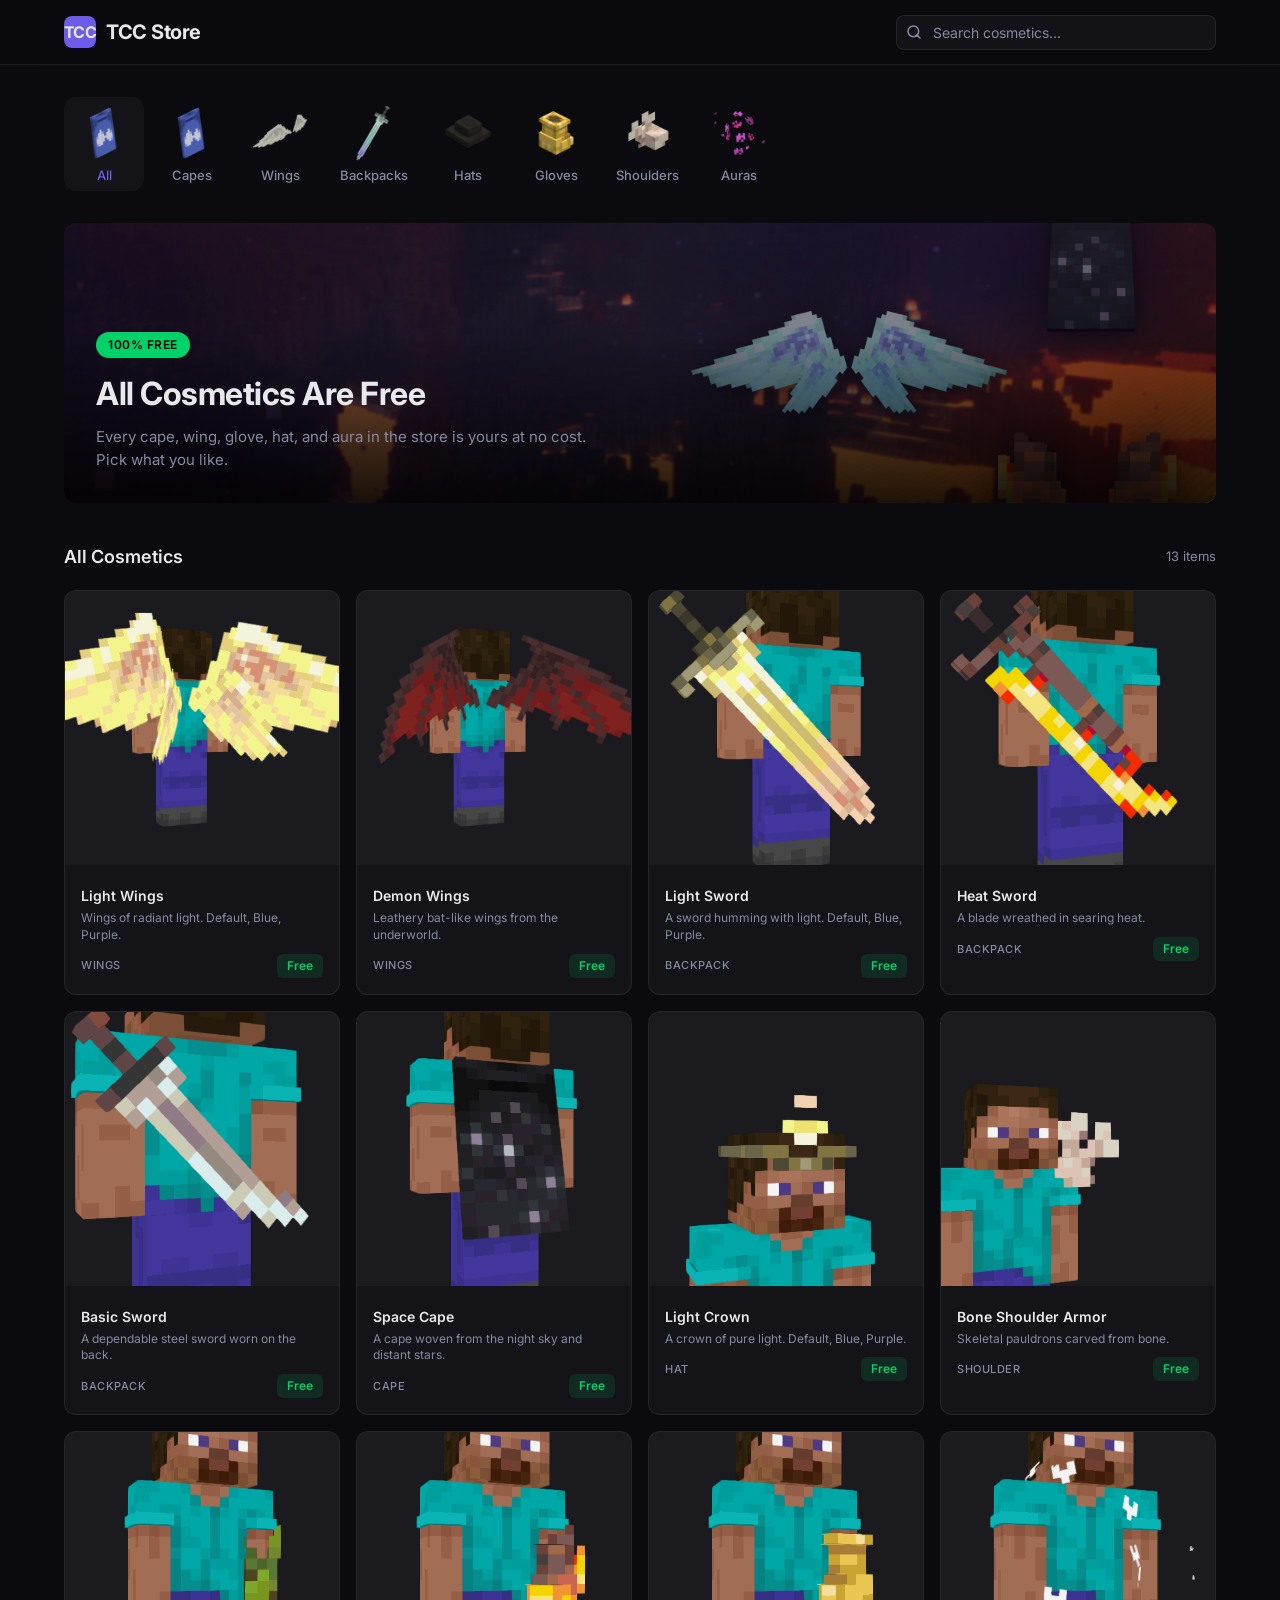
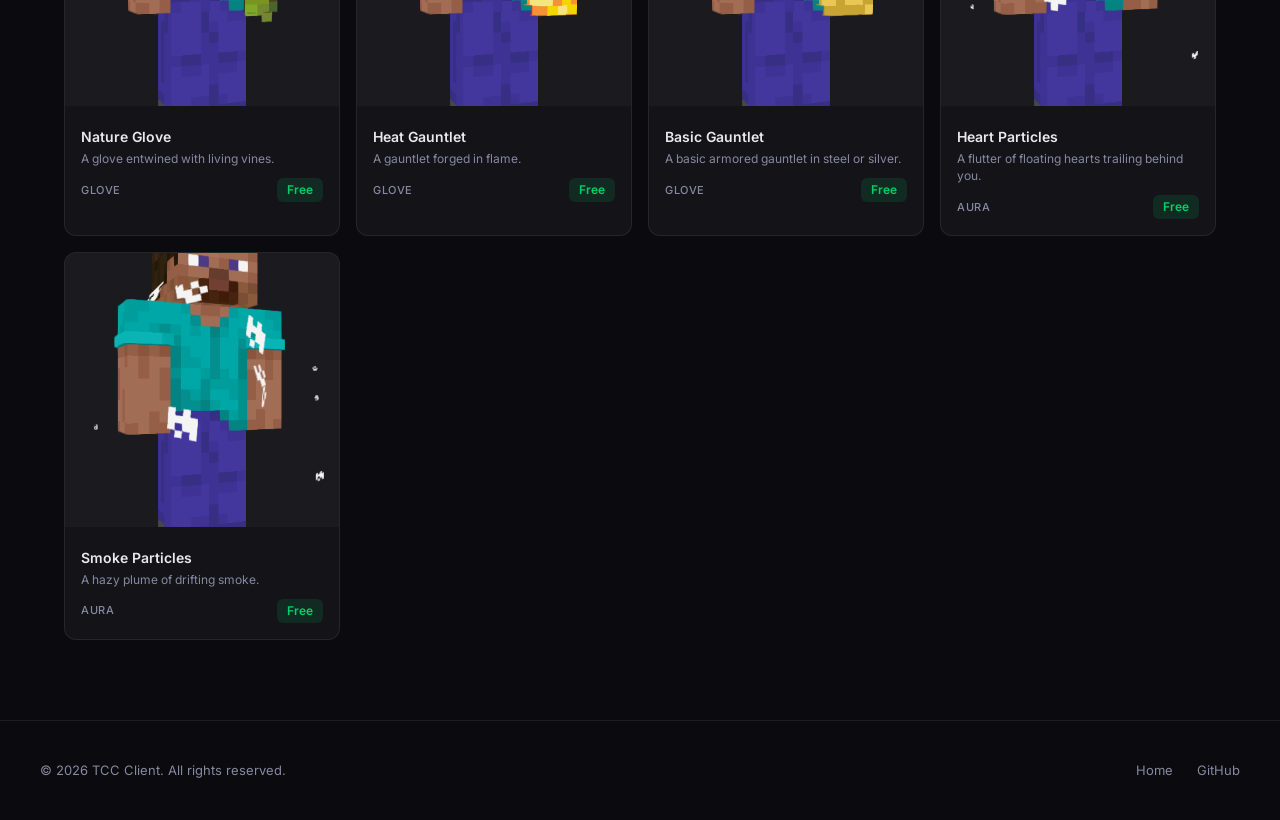
==== web/store/index.html @ b10b1a2a "feat: add landing page and cosmetics store - Landing page at theazizi.space: dark theme, features gr" ====
<!DOCTYPE html>
<html lang="en">
<head>
  <meta charset="utf-8">
  <meta name="viewport" content="width=device-width, initial-scale=1">
  <title>TCC Store — Free Cosmetics</title>
  <link rel="icon" type="image/png" sizes="32x32" href="images/favicon-32x32.png">
  <link rel="preconnect" href="https://fonts.googleapis.com">
  <link rel="preconnect" href="https://fonts.gstatic.com" crossorigin>
  <link href="https://fonts.googleapis.com/css2?family=Inter:wght@400;500;600;700&display=swap" rel="stylesheet">
  <style>
    *, *::before, *::after { box-sizing: border-box; margin: 0; padding: 0; }

    :root {
      --bg: #0a0a0f;
      --surface: rgba(255,255,255,0.04);
      --surface-hover: rgba(255,255,255,0.08);
      --border: rgba(255,255,255,0.08);
      --text: #e8e8ed;
      --text-muted: #8888a0;
      --accent: #6c5ce7;
      --accent-glow: rgba(108,92,231,0.25);
      --green: #00d26a;
      --green-bg: rgba(0,210,106,0.12);
      --radius: 12px;
      --max-w: 1200px;
    }

    body {
      font-family: 'Inter', -apple-system, BlinkMacSystemFont, sans-serif;
      background: var(--bg);
      color: var(--text);
      line-height: 1.5;
      -webkit-font-smoothing: antialiased;
      min-height: 100vh;
    }

    a { color: inherit; text-decoration: none; }

    /* ── Header ── */
    .header {
      position: sticky;
      top: 0;
      z-index: 100;
      background: rgba(10,10,15,0.85);
      backdrop-filter: blur(20px);
      border-bottom: 1px solid var(--border);
    }
    .header-inner {
      max-width: var(--max-w);
      margin: 0 auto;
      padding: 0 24px;
      height: 64px;
      display: flex;
      align-items: center;
      justify-content: space-between;
    }
    .logo {
      font-size: 20px;
      font-weight: 700;
      letter-spacing: -0.5px;
      display: flex;
      align-items: center;
      gap: 10px;
    }
    .logo-icon {
      width: 32px;
      height: 32px;
      background: var(--accent);
      border-radius: 8px;
      display: flex;
      align-items: center;
      justify-content: center;
      font-size: 16px;
    }
    .search-bar {
      position: relative;
      width: 320px;
    }
    .search-bar input {
      width: 100%;
      padding: 8px 12px 8px 36px;
      background: var(--surface);
      border: 1px solid var(--border);
      border-radius: 8px;
      color: var(--text);
      font-size: 14px;
      font-family: inherit;
      outline: none;
      transition: border-color 0.2s;
    }
    .search-bar input:focus { border-color: var(--accent); }
    .search-bar input::placeholder { color: var(--text-muted); }
    .search-bar svg {
      position: absolute;
      left: 10px;
      top: 50%;
      transform: translateY(-50%);
      color: var(--text-muted);
    }

    /* ── Category Nav ── */
    .categories {
      max-width: var(--max-w);
      margin: 0 auto;
      padding: 32px 24px 0;
      display: flex;
      gap: 8px;
      overflow-x: auto;
      scrollbar-width: none;
    }
    .categories::-webkit-scrollbar { display: none; }
    .cat-btn {
      display: flex;
      flex-direction: column;
      align-items: center;
      gap: 6px;
      padding: 8px 12px;
      border-radius: 12px;
      cursor: pointer;
      transition: background 0.2s;
      flex-shrink: 0;
      background: none;
      border: none;
      color: var(--text-muted);
      font-family: inherit;
    }
    .cat-btn:hover, .cat-btn.active {
      background: var(--surface);
      color: var(--text);
    }
    .cat-btn.active { color: var(--accent); }
    .cat-btn img {
      width: 56px;
      height: 56px;
      border-radius: 12px;
      object-fit: cover;
    }
    .cat-btn span {
      font-size: 13px;
      font-weight: 500;
    }

    /* ── Hero Banner ── */
    .hero {
      max-width: var(--max-w);
      margin: 32px auto 0;
      padding: 0 24px;
    }
    .hero-card {
      position: relative;
      border-radius: var(--radius);
      overflow: hidden;
      height: 280px;
      display: flex;
      align-items: flex-end;
      background: linear-gradient(135deg, #1a1040 0%, #0d0d1a 100%);
    }
    .hero-card img {
      position: absolute;
      inset: 0;
      width: 100%;
      height: 100%;
      object-fit: cover;
      opacity: 0.6;
    }
    .hero-card::after {
      content: '';
      position: absolute;
      inset: 0;
      background: linear-gradient(to top, rgba(0,0,0,0.8) 0%, transparent 60%);
    }
    .hero-content {
      position: relative;
      z-index: 1;
      padding: 32px;
      width: 100%;
    }
    .hero-badge {
      display: inline-block;
      padding: 4px 12px;
      background: var(--green);
      color: #000;
      border-radius: 20px;
      font-size: 12px;
      font-weight: 600;
      text-transform: uppercase;
      letter-spacing: 0.5px;
      margin-bottom: 12px;
    }
    .hero-content h1 {
      font-size: 32px;
      font-weight: 700;
      letter-spacing: -0.5px;
      margin-bottom: 8px;
    }
    .hero-content p {
      color: var(--text-muted);
      font-size: 15px;
      max-width: 500px;
    }

    /* ── Section ── */
    .section {
      max-width: var(--max-w);
      margin: 0 auto;
      padding: 40px 24px 0;
    }
    .section-header {
      display: flex;
      justify-content: space-between;
      align-items: center;
      margin-bottom: 20px;
    }
    .section-header h2 {
      font-size: 18px;
      font-weight: 600;
    }
    .section-header .count {
      color: var(--text-muted);
      font-size: 13px;
    }

    /* ── Grid ── */
    .grid {
      display: grid;
      grid-template-columns: repeat(auto-fill, minmax(220px, 1fr));
      gap: 16px;
    }

    /* ── Item Card ── */
    .item {
      background: var(--surface);
      border: 1px solid var(--border);
      border-radius: var(--radius);
      overflow: hidden;
      transition: transform 0.2s, border-color 0.2s;
      cursor: pointer;
    }
    .item:hover {
      transform: translateY(-2px);
      border-color: rgba(255,255,255,0.15);
    }
    .item-img {
      width: 100%;
      aspect-ratio: 1;
      object-fit: cover;
      background: rgba(255,255,255,0.03);
    }
    .item-body {
      padding: 14px 16px 16px;
    }
    .item-name {
      font-size: 14px;
      font-weight: 600;
      margin-bottom: 4px;
    }
    .item-desc {
      font-size: 12px;
      color: var(--text-muted);
      margin-bottom: 10px;
      line-height: 1.4;
      display: -webkit-box;
      -webkit-line-clamp: 2;
      -webkit-box-orient: vertical;
      overflow: hidden;
    }
    .item-meta {
      display: flex;
      align-items: center;
      justify-content: space-between;
    }
    .item-type {
      font-size: 11px;
      color: var(--text-muted);
      text-transform: uppercase;
      letter-spacing: 0.5px;
      font-weight: 500;
    }
    .item-price {
      padding: 3px 10px;
      border-radius: 6px;
      font-size: 12px;
      font-weight: 600;
    }
    .price-free {
      background: var(--green-bg);
      color: var(--green);
    }

    /* ── Modal ── */
    .modal-overlay {
      display: none;
      position: fixed;
      inset: 0;
      z-index: 200;
      background: rgba(0,0,0,0.7);
      backdrop-filter: blur(8px);
      justify-content: center;
      align-items: center;
      padding: 24px;
    }
    .modal-overlay.open { display: flex; }
    .modal {
      background: #141420;
      border: 1px solid var(--border);
      border-radius: 16px;
      max-width: 480px;
      width: 100%;
      overflow: hidden;
    }
    .modal-img {
      width: 100%;
      aspect-ratio: 16/10;
      object-fit: cover;
    }
    .modal-body {
      padding: 24px;
    }
    .modal-body h2 {
      font-size: 22px;
      font-weight: 700;
      margin-bottom: 6px;
    }
    .modal-body p {
      color: var(--text-muted);
      font-size: 14px;
      margin-bottom: 20px;
    }
    .modal-variants {
      display: flex;
      gap: 8px;
      margin-bottom: 20px;
      flex-wrap: wrap;
    }
    .variant-btn {
      padding: 6px 14px;
      border-radius: 8px;
      border: 1px solid var(--border);
      background: var(--surface);
      color: var(--text);
      font-size: 13px;
      font-family: inherit;
      cursor: pointer;
      transition: border-color 0.2s;
    }
    .variant-btn:hover, .variant-btn.active {
      border-color: var(--accent);
      background: var(--accent-glow);
    }
    .claim-btn {
      width: 100%;
      padding: 12px;
      border: none;
      border-radius: 10px;
      background: var(--green);
      color: #000;
      font-size: 15px;
      font-weight: 600;
      font-family: inherit;
      cursor: pointer;
      transition: opacity 0.2s;
    }
    .claim-btn:hover { opacity: 0.9; }
    .modal-close {
      position: absolute;
      top: 16px;
      right: 16px;
      width: 36px;
      height: 36px;
      border-radius: 50%;
      border: none;
      background: rgba(0,0,0,0.5);
      color: white;
      font-size: 18px;
      cursor: pointer;
      display: flex;
      align-items: center;
      justify-content: center;
    }
    .claimed-check {
      display: none;
      padding: 12px;
      border-radius: 10px;
      background: var(--green-bg);
      color: var(--green);
      font-size: 14px;
      font-weight: 600;
      text-align: center;
    }
    .claimed-check.show { display: block; }

    /* ── Footer ── */
    .footer {
      margin-top: 80px;
      padding: 40px 24px;
      border-top: 1px solid var(--border);
    }
    .footer-inner {
      max-width: var(--max-w);
      margin: 0 auto;
      display: flex;
      justify-content: space-between;
      align-items: center;
      flex-wrap: wrap;
      gap: 16px;
    }
    .footer-links {
      display: flex;
      gap: 24px;
    }
    .footer-links a {
      font-size: 13px;
      color: var(--text-muted);
      transition: color 0.2s;
    }
    .footer-links a:hover { color: var(--text); }
    .footer-copy {
      font-size: 13px;
      color: var(--text-muted);
    }

    /* ── Responsive ── */
    @media (max-width: 768px) {
      .search-bar { display: none; }
      .hero-card { height: 200px; }
      .hero-content h1 { font-size: 24px; }
      .grid { grid-template-columns: repeat(auto-fill, minmax(160px, 1fr)); gap: 12px; }
    }
  </style>
</head>
<body>

  <!-- Header -->
  <header class="header">
    <div class="header-inner">
      <a href="/" class="logo">
        <div class="logo-icon">TCC</div>
        <span>TCC Store</span>
      </a>
      <div class="search-bar">
        <svg width="16" height="16" viewBox="0 0 16 16" fill="none"><path d="M14 14L11.1 11.1M12.6667 7.33333C12.6667 10.2789 10.2789 12.6667 7.33333 12.6667C4.38781 12.6667 2 10.2789 2 7.33333C2 4.38781 4.38781 2 7.33333 2C10.2789 2 12.6667 4.38781 12.6667 7.33333Z" stroke="currentColor" stroke-width="1.5" stroke-linecap="round"/></svg>
        <input type="text" id="searchInput" placeholder="Search cosmetics..." autocomplete="off">
      </div>
    </div>
  </header>

  <!-- Categories -->
  <nav class="categories" id="categories">
    <button class="cat-btn active" data-cat="all">
      <img src="images/capes.png" alt="All">
      <span>All</span>
    </button>
    <button class="cat-btn" data-cat="cape">
      <img src="images/capes.png" alt="Capes">
      <span>Capes</span>
    </button>
    <button class="cat-btn" data-cat="wings">
      <img src="images/wings.png" alt="Wings">
      <span>Wings</span>
    </button>
    <button class="cat-btn" data-cat="backpack">
      <img src="images/backpacks.png" alt="Backpacks">
      <span>Backpacks</span>
    </button>
    <button class="cat-btn" data-cat="hat">
      <img src="images/hats.png" alt="Hats">
      <span>Hats</span>
    </button>
    <button class="cat-btn" data-cat="glove">
      <img src="images/gloves.png" alt="Gloves">
      <span>Gloves</span>
    </button>
    <button class="cat-btn" data-cat="shoulder">
      <img src="images/shoulders.png" alt="Shoulders">
      <span>Shoulders</span>
    </button>
    <button class="cat-btn" data-cat="aura">
      <img src="images/auras.png" alt="Auras">
      <span>Auras</span>
    </button>
  </nav>

  <!-- Hero -->
  <section class="hero">
    <div class="hero-card">
      <img src="images/177.jpg" alt="TCC Store">
      <div class="hero-content">
        <span class="hero-badge">100% Free</span>
        <h1>All Cosmetics Are Free</h1>
        <p>Every cape, wing, glove, hat, and aura in the store is yours at no cost. Pick what you like.</p>
      </div>
    </div>
  </section>

  <!-- Items Grid -->
  <section class="section">
    <div class="section-header">
      <h2>All Cosmetics</h2>
      <span class="count" id="itemCount"></span>
    </div>
    <div class="grid" id="itemGrid"></div>
  </section>

  <!-- Modal -->
  <div class="modal-overlay" id="modalOverlay">
    <div class="modal" id="modal">
      <img class="modal-img" id="modalImg" src="" alt="">
      <div class="modal-body">
        <h2 id="modalName"></h2>
        <p id="modalDesc"></p>
        <div class="modal-variants" id="modalVariants"></div>
        <button class="claim-btn" id="claimBtn">Claim for Free</button>
        <div class="claimed-check" id="claimedCheck">✓ Claimed — check your launcher</div>
      </div>
    </div>
  </div>

  <!-- Footer -->
  <footer class="footer">
    <div class="footer-inner">
      <div class="footer-copy">© 2026 TCC Client. All rights reserved.</div>
      <div class="footer-links">
        <a href="https://theazizi.space">Home</a>
        <a href="https://github.com/pnbx/TCC-Launcher">GitHub</a>
      </div>
    </div>
  </footer>

  <script>
    const ITEMS = [
      { id: 1, name: "Light Wings", desc: "Wings of radiant light. Default, Blue, Purple.", type: "wings", img: "images/183.png", tags: ["angelic","gold","blue","purple"], variants: ["Default","Blue","Purple"] },
      { id: 2, name: "Demon Wings", desc: "Leathery bat-like wings from the underworld.", type: "wings", img: "images/180.png", tags: ["evil","red"], variants: [] },
      { id: 3, name: "Light Sword", desc: "A sword humming with light. Default, Blue, Purple.", type: "backpack", img: "images/169.png", tags: ["angelic","blue","gold","purple"], variants: ["Default","Blue","Purple"] },
      { id: 4, name: "Heat Sword", desc: "A blade wreathed in searing heat.", type: "backpack", img: "images/167.png", tags: ["fire","orange"], variants: ["Default"] },
      { id: 5, name: "Basic Sword", desc: "A dependable steel sword worn on the back.", type: "backpack", img: "images/165.png", tags: ["basic","gray"], variants: ["Default"] },
      { id: 6, name: "Space Cape", desc: "A cape woven from the night sky and distant stars.", type: "cape", img: "images/103.png", tags: ["cosmic","black"], variants: [] },
      { id: 7, name: "Light Crown", desc: "A crown of pure light. Default, Blue, Purple.", type: "hat", img: "images/139.png", tags: ["angelic","gold","blue","purple"], variants: ["Default","Blue","Purple"] },
      { id: 8, name: "Bone Shoulder Armor", desc: "Skeletal pauldrons carved from bone.", type: "shoulder", img: "images/161.png", tags: ["bone","white","gray"], variants: ["Left","Right","Left Alt","Right Alt"] },
      { id: 9, name: "Nature Glove", desc: "A glove entwined with living vines.", type: "glove", img: "images/157.png", tags: ["nature","green"], variants: ["Left","Right","Left Alt","Right Alt"] },
      { id: 10, name: "Heat Gauntlet", desc: "A gauntlet forged in flame.", type: "glove", img: "images/153.png", tags: ["fire","orange"], variants: ["Left","Right","Left Alt","Right Alt"] },
      { id: 11, name: "Basic Gauntlet", desc: "A basic armored gauntlet in steel or silver.", type: "glove", img: "images/145.png", tags: ["basic","gray","silver","gold"], variants: ["Gold Left","Gold Right","Silver Left","Silver Right","Alt Gold L","Alt Gold R","Alt Silver L","Alt Silver R"] },
      { id: 12, name: "Heart Particles", desc: "A flutter of floating hearts trailing behind you.", type: "aura", img: "images/100.png", tags: ["particles","pink"], variants: [] },
      { id: 13, name: "Smoke Particles", desc: "A hazy plume of drifting smoke.", type: "aura", img: "images/175.png", tags: ["particles","gray"], variants: [] },
    ];

    let activeCat = 'all';
    let searchQuery = '';
    let claimed = JSON.parse(localStorage.getItem('tcc-claimed') || '{}');

    function render() {
      const grid = document.getElementById('itemGrid');
      const count = document.getElementById('itemCount');
      let filtered = ITEMS;

      if (activeCat !== 'all') {
        filtered = filtered.filter(i => i.type === activeCat);
      }
      if (searchQuery) {
        const q = searchQuery.toLowerCase();
        filtered = filtered.filter(i =>
          i.name.toLowerCase().includes(q) ||
          i.desc.toLowerCase().includes(q) ||
          i.tags.some(t => t.includes(q))
        );
      }

      count.textContent = `${filtered.length} item${filtered.length !== 1 ? 's' : ''}`;

      grid.innerHTML = filtered.map(item => `
        <div class="item" onclick="openModal(${item.id})">
          <img class="item-img" src="${item.img}" alt="${item.name}" loading="lazy">
          <div class="item-body">
            <div class="item-name">${item.name}</div>
            <div class="item-desc">${item.desc}</div>
            <div class="item-meta">
              <span class="item-type">${item.type}</span>
              <span class="item-price price-free">Free</span>
            </div>
          </div>
        </div>
      `).join('');
    }

    function openModal(id) {
      const item = ITEMS.find(i => i.id === id);
      if (!item) return;

      document.getElementById('modalImg').src = item.img;
      document.getElementById('modalName').textContent = item.name;
      document.getElementById('modalDesc').textContent = item.desc;

      const variantsEl = document.getElementById('modalVariants');
      if (item.variants.length > 0) {
        variantsEl.innerHTML = item.variants.map((v, i) =>
          `<button class="variant-btn ${i === 0 ? 'active' : ''}" onclick="selectVariant(this)">${v}</button>`
        ).join('');
        variantsEl.style.display = 'flex';
      } else {
        variantsEl.style.display = 'none';
      }

      const claimBtn = document.getElementById('claimBtn');
      const claimedCheck = document.getElementById('claimedCheck');

      if (claimed[id]) {
        claimBtn.style.display = 'none';
        claimedCheck.classList.add('show');
      } else {
        claimBtn.style.display = 'block';
        claimedCheck.classList.remove('show');
        claimBtn.onclick = () => {
          claimed[id] = true;
          localStorage.setItem('tcc-claimed', JSON.stringify(claimed));
          claimBtn.style.display = 'none';
          claimedCheck.classList.add('show');
        };
      }

      document.getElementById('modalOverlay').classList.add('open');
    }

    function closeModal() {
      document.getElementById('modalOverlay').classList.remove('open');
    }

    function selectVariant(btn) {
      btn.parentElement.querySelectorAll('.variant-btn').forEach(b => b.classList.remove('active'));
      btn.classList.add('active');
    }

    document.getElementById('modalOverlay').addEventListener('click', (e) => {
      if (e.target === e.currentTarget) closeModal();
    });

    document.addEventListener('keydown', (e) => {
      if (e.key === 'Escape') closeModal();
    });

    // Category buttons
    document.querySelectorAll('.cat-btn').forEach(btn => {
      btn.addEventListener('click', () => {
        document.querySelectorAll('.cat-btn').forEach(b => b.classList.remove('active'));
        btn.classList.add('active');
        activeCat = btn.dataset.cat;
        render();
      });
    });

    // Search
    document.getElementById('searchInput').addEventListener('input', (e) => {
      searchQuery = e.target.value;
      render();
    });

    render();
  </script>
</body>
</html>
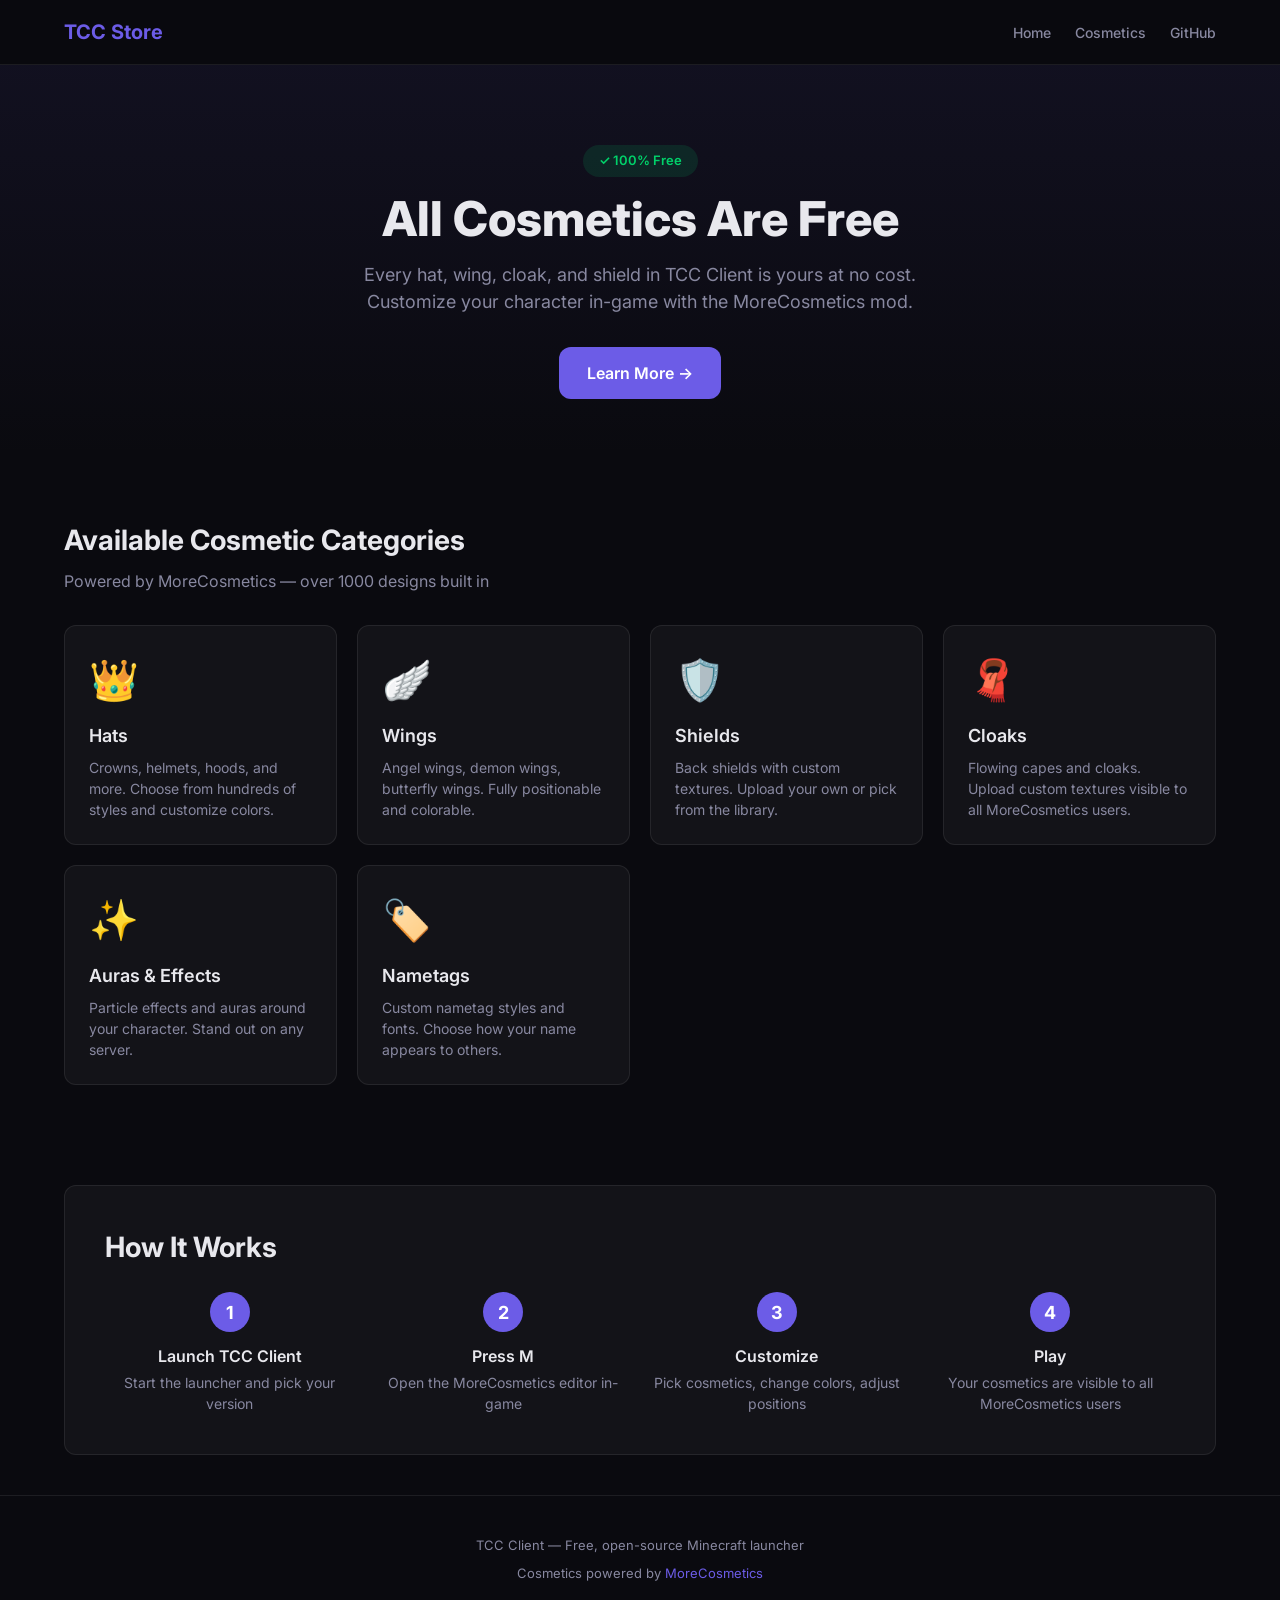
==== commit ea5bfba8: "feat: update store page to showcase MoreCosmetics categories Replace Polyfrost cosmetics catalog wit" ====
--- a/web/store/index.html
+++ b/web/store/index.html
@@ -10,7 +10,6 @@
   <link href="https://fonts.googleapis.com/css2?family=Inter:wght@400;500;600;700&display=swap" rel="stylesheet">
   <style>
     *, *::before, *::after { box-sizing: border-box; margin: 0; padding: 0; }
-
     :root {
       --bg: #0a0a0f;
       --surface: rgba(255,255,255,0.04);
@@ -25,7 +24,6 @@
       --radius: 12px;
       --max-w: 1200px;
     }
-
     body {
       font-family: 'Inter', -apple-system, BlinkMacSystemFont, sans-serif;
       background: var(--bg);
@@ -34,626 +32,172 @@
       -webkit-font-smoothing: antialiased;
       min-height: 100vh;
     }
-
     a { color: inherit; text-decoration: none; }
-
-    /* ── Header ── */
     .header {
-      position: sticky;
-      top: 0;
-      z-index: 100;
+      position: sticky; top: 0; z-index: 100;
       background: rgba(10,10,15,0.85);
       backdrop-filter: blur(20px);
       border-bottom: 1px solid var(--border);
     }
     .header-inner {
-      max-width: var(--max-w);
-      margin: 0 auto;
-      padding: 0 24px;
-      height: 64px;
-      display: flex;
-      align-items: center;
-      justify-content: space-between;
-    }
-    .logo {
-      font-size: 20px;
-      font-weight: 700;
-      letter-spacing: -0.5px;
-      display: flex;
-      align-items: center;
-      gap: 10px;
-    }
-    .logo-icon {
-      width: 32px;
-      height: 32px;
-      background: var(--accent);
-      border-radius: 8px;
-      display: flex;
-      align-items: center;
-      justify-content: center;
-      font-size: 16px;
-    }
-    .search-bar {
-      position: relative;
-      width: 320px;
-    }
-    .search-bar input {
-      width: 100%;
-      padding: 8px 12px 8px 36px;
-      background: var(--surface);
-      border: 1px solid var(--border);
-      border-radius: 8px;
-      color: var(--text);
-      font-size: 14px;
-      font-family: inherit;
-      outline: none;
-      transition: border-color 0.2s;
-    }
-    .search-bar input:focus { border-color: var(--accent); }
-    .search-bar input::placeholder { color: var(--text-muted); }
-    .search-bar svg {
-      position: absolute;
-      left: 10px;
-      top: 50%;
-      transform: translateY(-50%);
-      color: var(--text-muted);
-    }
-
-    /* ── Category Nav ── */
+      max-width: var(--max-w); margin: 0 auto;
+      padding: 0 24px; height: 64px;
+      display: flex; align-items: center; justify-content: space-between;
+    }
+    .logo { font-size: 20px; font-weight: 700; color: var(--accent); }
+    .nav-links { display: flex; gap: 24px; }
+    .nav-links a { color: var(--text-muted); font-size: 14px; font-weight: 500; transition: color .2s; }
+    .nav-links a:hover { color: var(--text); }
+    .hero {
+      text-align: center; padding: 80px 24px 60px;
+      background: linear-gradient(180deg, rgba(108,92,231,0.08) 0%, transparent 100%);
+    }
+    .hero-badge {
+      display: inline-block; padding: 6px 16px; border-radius: 20px;
+      background: var(--green-bg); color: var(--green);
+      font-size: 13px; font-weight: 600; margin-bottom: 16px;
+    }
+    .hero h1 { font-size: 48px; font-weight: 800; margin-bottom: 16px; line-height: 1.1; }
+    .hero p { font-size: 18px; color: var(--text-muted); max-width: 600px; margin: 0 auto 32px; }
+    .hero-cta {
+      display: inline-flex; align-items: center; gap: 8px;
+      padding: 14px 28px; border-radius: var(--radius);
+      background: var(--accent); color: white;
+      font-size: 16px; font-weight: 600; transition: all .2s;
+    }
+    .hero-cta:hover { transform: translateY(-2px); box-shadow: 0 8px 24px var(--accent-glow); }
+    .container { max-width: var(--max-w); margin: 0 auto; padding: 0 24px; }
+    .section { padding: 60px 0; }
+    .section-title { font-size: 28px; font-weight: 700; margin-bottom: 8px; }
+    .section-sub { color: var(--text-muted); margin-bottom: 32px; }
     .categories {
-      max-width: var(--max-w);
-      margin: 0 auto;
-      padding: 32px 24px 0;
-      display: flex;
-      gap: 8px;
-      overflow-x: auto;
-      scrollbar-width: none;
-    }
-    .categories::-webkit-scrollbar { display: none; }
-    .cat-btn {
-      display: flex;
-      flex-direction: column;
-      align-items: center;
-      gap: 6px;
-      padding: 8px 12px;
-      border-radius: 12px;
-      cursor: pointer;
-      transition: background 0.2s;
-      flex-shrink: 0;
-      background: none;
-      border: none;
-      color: var(--text-muted);
-      font-family: inherit;
-    }
-    .cat-btn:hover, .cat-btn.active {
-      background: var(--surface);
-      color: var(--text);
-    }
-    .cat-btn.active { color: var(--accent); }
-    .cat-btn img {
-      width: 56px;
-      height: 56px;
-      border-radius: 12px;
-      object-fit: cover;
-    }
-    .cat-btn span {
-      font-size: 13px;
-      font-weight: 500;
-    }
-
-    /* ── Hero Banner ── */
-    .hero {
-      max-width: var(--max-w);
-      margin: 32px auto 0;
-      padding: 0 24px;
-    }
-    .hero-card {
-      position: relative;
-      border-radius: var(--radius);
-      overflow: hidden;
-      height: 280px;
-      display: flex;
-      align-items: flex-end;
-      background: linear-gradient(135deg, #1a1040 0%, #0d0d1a 100%);
-    }
-    .hero-card img {
-      position: absolute;
-      inset: 0;
-      width: 100%;
-      height: 100%;
-      object-fit: cover;
-      opacity: 0.6;
-    }
-    .hero-card::after {
-      content: '';
-      position: absolute;
-      inset: 0;
-      background: linear-gradient(to top, rgba(0,0,0,0.8) 0%, transparent 60%);
-    }
-    .hero-content {
-      position: relative;
-      z-index: 1;
-      padding: 32px;
-      width: 100%;
-    }
-    .hero-badge {
-      display: inline-block;
-      padding: 4px 12px;
-      background: var(--green);
-      color: #000;
-      border-radius: 20px;
-      font-size: 12px;
-      font-weight: 600;
-      text-transform: uppercase;
-      letter-spacing: 0.5px;
-      margin-bottom: 12px;
-    }
-    .hero-content h1 {
-      font-size: 32px;
-      font-weight: 700;
-      letter-spacing: -0.5px;
-      margin-bottom: 8px;
-    }
-    .hero-content p {
-      color: var(--text-muted);
-      font-size: 15px;
-      max-width: 500px;
-    }
-
-    /* ── Section ── */
-    .section {
-      max-width: var(--max-w);
-      margin: 0 auto;
-      padding: 40px 24px 0;
-    }
-    .section-header {
-      display: flex;
-      justify-content: space-between;
-      align-items: center;
-      margin-bottom: 20px;
-    }
-    .section-header h2 {
-      font-size: 18px;
-      font-weight: 600;
-    }
-    .section-header .count {
-      color: var(--text-muted);
-      font-size: 13px;
-    }
-
-    /* ── Grid ── */
-    .grid {
-      display: grid;
-      grid-template-columns: repeat(auto-fill, minmax(220px, 1fr));
-      gap: 16px;
-    }
-
-    /* ── Item Card ── */
-    .item {
-      background: var(--surface);
-      border: 1px solid var(--border);
-      border-radius: var(--radius);
-      overflow: hidden;
-      transition: transform 0.2s, border-color 0.2s;
-      cursor: pointer;
-    }
-    .item:hover {
-      transform: translateY(-2px);
-      border-color: rgba(255,255,255,0.15);
-    }
-    .item-img {
-      width: 100%;
-      aspect-ratio: 1;
-      object-fit: cover;
-      background: rgba(255,255,255,0.03);
-    }
-    .item-body {
-      padding: 14px 16px 16px;
-    }
-    .item-name {
-      font-size: 14px;
-      font-weight: 600;
-      margin-bottom: 4px;
-    }
-    .item-desc {
-      font-size: 12px;
-      color: var(--text-muted);
-      margin-bottom: 10px;
-      line-height: 1.4;
-      display: -webkit-box;
-      -webkit-line-clamp: 2;
-      -webkit-box-orient: vertical;
-      overflow: hidden;
-    }
-    .item-meta {
-      display: flex;
-      align-items: center;
-      justify-content: space-between;
-    }
-    .item-type {
-      font-size: 11px;
-      color: var(--text-muted);
-      text-transform: uppercase;
-      letter-spacing: 0.5px;
-      font-weight: 500;
-    }
-    .item-price {
-      padding: 3px 10px;
-      border-radius: 6px;
-      font-size: 12px;
-      font-weight: 600;
-    }
-    .price-free {
-      background: var(--green-bg);
-      color: var(--green);
-    }
-
-    /* ── Modal ── */
-    .modal-overlay {
-      display: none;
-      position: fixed;
-      inset: 0;
-      z-index: 200;
-      background: rgba(0,0,0,0.7);
-      backdrop-filter: blur(8px);
-      justify-content: center;
-      align-items: center;
-      padding: 24px;
-    }
-    .modal-overlay.open { display: flex; }
-    .modal {
-      background: #141420;
-      border: 1px solid var(--border);
-      border-radius: 16px;
-      max-width: 480px;
-      width: 100%;
-      overflow: hidden;
-    }
-    .modal-img {
-      width: 100%;
-      aspect-ratio: 16/10;
-      object-fit: cover;
-    }
-    .modal-body {
-      padding: 24px;
-    }
-    .modal-body h2 {
-      font-size: 22px;
-      font-weight: 700;
-      margin-bottom: 6px;
-    }
-    .modal-body p {
-      color: var(--text-muted);
-      font-size: 14px;
-      margin-bottom: 20px;
-    }
-    .modal-variants {
-      display: flex;
-      gap: 8px;
-      margin-bottom: 20px;
-      flex-wrap: wrap;
-    }
-    .variant-btn {
-      padding: 6px 14px;
-      border-radius: 8px;
-      border: 1px solid var(--border);
-      background: var(--surface);
-      color: var(--text);
-      font-size: 13px;
-      font-family: inherit;
-      cursor: pointer;
-      transition: border-color 0.2s;
-    }
-    .variant-btn:hover, .variant-btn.active {
+      display: grid; grid-template-columns: repeat(auto-fit, minmax(260px, 1fr));
+      gap: 20px;
+    }
+    .category-card {
+      background: var(--surface); border: 1px solid var(--border);
+      border-radius: var(--radius); padding: 24px;
+      transition: all .2s; cursor: default;
+    }
+    .category-card:hover {
+      background: var(--surface-hover);
       border-color: var(--accent);
-      background: var(--accent-glow);
-    }
-    .claim-btn {
-      width: 100%;
-      padding: 12px;
-      border: none;
-      border-radius: 10px;
-      background: var(--green);
-      color: #000;
-      font-size: 15px;
-      font-weight: 600;
-      font-family: inherit;
-      cursor: pointer;
-      transition: opacity 0.2s;
-    }
-    .claim-btn:hover { opacity: 0.9; }
-    .modal-close {
-      position: absolute;
-      top: 16px;
-      right: 16px;
-      width: 36px;
-      height: 36px;
-      border-radius: 50%;
-      border: none;
-      background: rgba(0,0,0,0.5);
-      color: white;
-      font-size: 18px;
-      cursor: pointer;
-      display: flex;
-      align-items: center;
-      justify-content: center;
-    }
-    .claimed-check {
-      display: none;
-      padding: 12px;
-      border-radius: 10px;
-      background: var(--green-bg);
-      color: var(--green);
-      font-size: 14px;
-      font-weight: 600;
-      text-align: center;
-    }
-    .claimed-check.show { display: block; }
-
-    /* ── Footer ── */
+      transform: translateY(-4px);
+    }
+    .category-icon { font-size: 40px; margin-bottom: 12px; }
+    .category-name { font-size: 18px; font-weight: 600; margin-bottom: 8px; }
+    .category-desc { color: var(--text-muted); font-size: 14px; }
+    .how-it-works {
+      background: var(--surface); border: 1px solid var(--border);
+      border-radius: var(--radius); padding: 40px;
+      margin: 40px 0;
+    }
+    .steps { display: grid; grid-template-columns: repeat(auto-fit, minmax(200px, 1fr)); gap: 24px; margin-top: 24px; }
+    .step { text-align: center; }
+    .step-num {
+      width: 40px; height: 40px; border-radius: 50%;
+      background: var(--accent); color: white;
+      display: inline-flex; align-items: center; justify-content: center;
+      font-size: 18px; font-weight: 700; margin-bottom: 12px;
+    }
+    .step-title { font-size: 16px; font-weight: 600; margin-bottom: 4px; }
+    .step-desc { color: var(--text-muted); font-size: 14px; }
     .footer {
-      margin-top: 80px;
-      padding: 40px 24px;
+      text-align: center; padding: 40px 24px;
       border-top: 1px solid var(--border);
-    }
-    .footer-inner {
-      max-width: var(--max-w);
-      margin: 0 auto;
-      display: flex;
-      justify-content: space-between;
-      align-items: center;
-      flex-wrap: wrap;
-      gap: 16px;
-    }
-    .footer-links {
-      display: flex;
-      gap: 24px;
-    }
-    .footer-links a {
-      font-size: 13px;
-      color: var(--text-muted);
-      transition: color 0.2s;
-    }
-    .footer-links a:hover { color: var(--text); }
-    .footer-copy {
-      font-size: 13px;
-      color: var(--text-muted);
-    }
-
-    /* ── Responsive ── */
-    @media (max-width: 768px) {
-      .search-bar { display: none; }
-      .hero-card { height: 200px; }
-      .hero-content h1 { font-size: 24px; }
-      .grid { grid-template-columns: repeat(auto-fill, minmax(160px, 1fr)); gap: 12px; }
+      color: var(--text-muted); font-size: 13px;
     }
   </style>
 </head>
 <body>
-
-  <!-- Header -->
   <header class="header">
     <div class="header-inner">
-      <a href="/" class="logo">
-        <div class="logo-icon">TCC</div>
-        <span>TCC Store</span>
-      </a>
-      <div class="search-bar">
-        <svg width="16" height="16" viewBox="0 0 16 16" fill="none"><path d="M14 14L11.1 11.1M12.6667 7.33333C12.6667 10.2789 10.2789 12.6667 7.33333 12.6667C4.38781 12.6667 2 10.2789 2 7.33333C2 4.38781 4.38781 2 7.33333 2C10.2789 2 12.6667 4.38781 12.6667 7.33333Z" stroke="currentColor" stroke-width="1.5" stroke-linecap="round"/></svg>
-        <input type="text" id="searchInput" placeholder="Search cosmetics..." autocomplete="off">
-      </div>
+      <div class="logo">TCC Store</div>
+      <nav class="nav-links">
+        <a href="/">Home</a>
+        <a href="/store">Cosmetics</a>
+        <a href="https://github.com/pnbx/TCC-Launcher">GitHub</a>
+      </nav>
     </div>
   </header>
 
-  <!-- Categories -->
-  <nav class="categories" id="categories">
-    <button class="cat-btn active" data-cat="all">
-      <img src="images/capes.png" alt="All">
-      <span>All</span>
-    </button>
-    <button class="cat-btn" data-cat="cape">
-      <img src="images/capes.png" alt="Capes">
-      <span>Capes</span>
-    </button>
-    <button class="cat-btn" data-cat="wings">
-      <img src="images/wings.png" alt="Wings">
-      <span>Wings</span>
-    </button>
-    <button class="cat-btn" data-cat="backpack">
-      <img src="images/backpacks.png" alt="Backpacks">
-      <span>Backpacks</span>
-    </button>
-    <button class="cat-btn" data-cat="hat">
-      <img src="images/hats.png" alt="Hats">
-      <span>Hats</span>
-    </button>
-    <button class="cat-btn" data-cat="glove">
-      <img src="images/gloves.png" alt="Gloves">
-      <span>Gloves</span>
-    </button>
-    <button class="cat-btn" data-cat="shoulder">
-      <img src="images/shoulders.png" alt="Shoulders">
-      <span>Shoulders</span>
-    </button>
-    <button class="cat-btn" data-cat="aura">
-      <img src="images/auras.png" alt="Auras">
-      <span>Auras</span>
-    </button>
-  </nav>
-
-  <!-- Hero -->
   <section class="hero">
-    <div class="hero-card">
-      <img src="images/177.jpg" alt="TCC Store">
-      <div class="hero-content">
-        <span class="hero-badge">100% Free</span>
-        <h1>All Cosmetics Are Free</h1>
-        <p>Every cape, wing, glove, hat, and aura in the store is yours at no cost. Pick what you like.</p>
+    <div class="hero-badge">✓ 100% Free</div>
+    <h1>All Cosmetics Are Free</h1>
+    <p>Every hat, wing, cloak, and shield in TCC Client is yours at no cost. Customize your character in-game with the MoreCosmetics mod.</p>
+    <a href="https://modrinth.com/mod/morecosmeticsmod" class="hero-cta">
+      Learn More →
+    </a>
+  </section>
+
+  <div class="container">
+    <section class="section">
+      <h2 class="section-title">Available Cosmetic Categories</h2>
+      <p class="section-sub">Powered by MoreCosmetics — over 1000 designs built in</p>
+      <div class="categories">
+        <div class="category-card">
+          <div class="category-icon">👑</div>
+          <div class="category-name">Hats</div>
+          <div class="category-desc">Crowns, helmets, hoods, and more. Choose from hundreds of styles and customize colors.</div>
+        </div>
+        <div class="category-card">
+          <div class="category-icon">🪽</div>
+          <div class="category-name">Wings</div>
+          <div class="category-desc">Angel wings, demon wings, butterfly wings. Fully positionable and colorable.</div>
+        </div>
+        <div class="category-card">
+          <div class="category-icon">🛡️</div>
+          <div class="category-name">Shields</div>
+          <div class="category-desc">Back shields with custom textures. Upload your own or pick from the library.</div>
+        </div>
+        <div class="category-card">
+          <div class="category-icon">🧣</div>
+          <div class="category-name">Cloaks</div>
+          <div class="category-desc">Flowing capes and cloaks. Upload custom textures visible to all MoreCosmetics users.</div>
+        </div>
+        <div class="category-card">
+          <div class="category-icon">✨</div>
+          <div class="category-name">Auras & Effects</div>
+          <div class="category-desc">Particle effects and auras around your character. Stand out on any server.</div>
+        </div>
+        <div class="category-card">
+          <div class="category-icon">🏷️</div>
+          <div class="category-name">Nametags</div>
+          <div class="category-desc">Custom nametag styles and fonts. Choose how your name appears to others.</div>
+        </div>
       </div>
-    </div>
-  </section>
-
-  <!-- Items Grid -->
-  <section class="section">
-    <div class="section-header">
-      <h2>All Cosmetics</h2>
-      <span class="count" id="itemCount"></span>
-    </div>
-    <div class="grid" id="itemGrid"></div>
-  </section>
-
-  <!-- Modal -->
-  <div class="modal-overlay" id="modalOverlay">
-    <div class="modal" id="modal">
-      <img class="modal-img" id="modalImg" src="" alt="">
-      <div class="modal-body">
-        <h2 id="modalName"></h2>
-        <p id="modalDesc"></p>
-        <div class="modal-variants" id="modalVariants"></div>
-        <button class="claim-btn" id="claimBtn">Claim for Free</button>
-        <div class="claimed-check" id="claimedCheck">✓ Claimed — check your launcher</div>
+    </section>
+
+    <div class="how-it-works">
+      <h2 class="section-title">How It Works</h2>
+      <div class="steps">
+        <div class="step">
+          <div class="step-num">1</div>
+          <div class="step-title">Launch TCC Client</div>
+          <div class="step-desc">Start the launcher and pick your version</div>
+        </div>
+        <div class="step">
+          <div class="step-num">2</div>
+          <div class="step-title">Press M</div>
+          <div class="step-desc">Open the MoreCosmetics editor in-game</div>
+        </div>
+        <div class="step">
+          <div class="step-num">3</div>
+          <div class="step-title">Customize</div>
+          <div class="step-desc">Pick cosmetics, change colors, adjust positions</div>
+        </div>
+        <div class="step">
+          <div class="step-num">4</div>
+          <div class="step-title">Play</div>
+          <div class="step-desc">Your cosmetics are visible to all MoreCosmetics users</div>
+        </div>
       </div>
     </div>
   </div>
 
-  <!-- Footer -->
   <footer class="footer">
-    <div class="footer-inner">
-      <div class="footer-copy">© 2026 TCC Client. All rights reserved.</div>
-      <div class="footer-links">
-        <a href="https://theazizi.space">Home</a>
-        <a href="https://github.com/pnbx/TCC-Launcher">GitHub</a>
-      </div>
-    </div>
+    <p>TCC Client — Free, open-source Minecraft launcher</p>
+    <p style="margin-top: 8px;">Cosmetics powered by <a href="https://modrinth.com/mod/morecosmeticsmod" style="color: var(--accent);">MoreCosmetics</a></p>
   </footer>
-
-  <script>
-    const ITEMS = [
-      { id: 1, name: "Light Wings", desc: "Wings of radiant light. Default, Blue, Purple.", type: "wings", img: "images/183.png", tags: ["angelic","gold","blue","purple"], variants: ["Default","Blue","Purple"] },
-      { id: 2, name: "Demon Wings", desc: "Leathery bat-like wings from the underworld.", type: "wings", img: "images/180.png", tags: ["evil","red"], variants: [] },
-      { id: 3, name: "Light Sword", desc: "A sword humming with light. Default, Blue, Purple.", type: "backpack", img: "images/169.png", tags: ["angelic","blue","gold","purple"], variants: ["Default","Blue","Purple"] },
-      { id: 4, name: "Heat Sword", desc: "A blade wreathed in searing heat.", type: "backpack", img: "images/167.png", tags: ["fire","orange"], variants: ["Default"] },
-      { id: 5, name: "Basic Sword", desc: "A dependable steel sword worn on the back.", type: "backpack", img: "images/165.png", tags: ["basic","gray"], variants: ["Default"] },
-      { id: 6, name: "Space Cape", desc: "A cape woven from the night sky and distant stars.", type: "cape", img: "images/103.png", tags: ["cosmic","black"], variants: [] },
-      { id: 7, name: "Light Crown", desc: "A crown of pure light. Default, Blue, Purple.", type: "hat", img: "images/139.png", tags: ["angelic","gold","blue","purple"], variants: ["Default","Blue","Purple"] },
-      { id: 8, name: "Bone Shoulder Armor", desc: "Skeletal pauldrons carved from bone.", type: "shoulder", img: "images/161.png", tags: ["bone","white","gray"], variants: ["Left","Right","Left Alt","Right Alt"] },
-      { id: 9, name: "Nature Glove", desc: "A glove entwined with living vines.", type: "glove", img: "images/157.png", tags: ["nature","green"], variants: ["Left","Right","Left Alt","Right Alt"] },
-      { id: 10, name: "Heat Gauntlet", desc: "A gauntlet forged in flame.", type: "glove", img: "images/153.png", tags: ["fire","orange"], variants: ["Left","Right","Left Alt","Right Alt"] },
-      { id: 11, name: "Basic Gauntlet", desc: "A basic armored gauntlet in steel or silver.", type: "glove", img: "images/145.png", tags: ["basic","gray","silver","gold"], variants: ["Gold Left","Gold Right","Silver Left","Silver Right","Alt Gold L","Alt Gold R","Alt Silver L","Alt Silver R"] },
-      { id: 12, name: "Heart Particles", desc: "A flutter of floating hearts trailing behind you.", type: "aura", img: "images/100.png", tags: ["particles","pink"], variants: [] },
-      { id: 13, name: "Smoke Particles", desc: "A hazy plume of drifting smoke.", type: "aura", img: "images/175.png", tags: ["particles","gray"], variants: [] },
-    ];
-
-    let activeCat = 'all';
-    let searchQuery = '';
-    let claimed = JSON.parse(localStorage.getItem('tcc-claimed') || '{}');
-
-    function render() {
-      const grid = document.getElementById('itemGrid');
-      const count = document.getElementById('itemCount');
-      let filtered = ITEMS;
-
-      if (activeCat !== 'all') {
-        filtered = filtered.filter(i => i.type === activeCat);
-      }
-      if (searchQuery) {
-        const q = searchQuery.toLowerCase();
-        filtered = filtered.filter(i =>
-          i.name.toLowerCase().includes(q) ||
-          i.desc.toLowerCase().includes(q) ||
-          i.tags.some(t => t.includes(q))
-        );
-      }
-
-      count.textContent = `${filtered.length} item${filtered.length !== 1 ? 's' : ''}`;
-
-      grid.innerHTML = filtered.map(item => `
-        <div class="item" onclick="openModal(${item.id})">
-          <img class="item-img" src="${item.img}" alt="${item.name}" loading="lazy">
-          <div class="item-body">
-            <div class="item-name">${item.name}</div>
-            <div class="item-desc">${item.desc}</div>
-            <div class="item-meta">
-              <span class="item-type">${item.type}</span>
-              <span class="item-price price-free">Free</span>
-            </div>
-          </div>
-        </div>
-      `).join('');
-    }
-
-    function openModal(id) {
-      const item = ITEMS.find(i => i.id === id);
-      if (!item) return;
-
-      document.getElementById('modalImg').src = item.img;
-      document.getElementById('modalName').textContent = item.name;
-      document.getElementById('modalDesc').textContent = item.desc;
-
-      const variantsEl = document.getElementById('modalVariants');
-      if (item.variants.length > 0) {
-        variantsEl.innerHTML = item.variants.map((v, i) =>
-          `<button class="variant-btn ${i === 0 ? 'active' : ''}" onclick="selectVariant(this)">${v}</button>`
-        ).join('');
-        variantsEl.style.display = 'flex';
-      } else {
-        variantsEl.style.display = 'none';
-      }
-
-      const claimBtn = document.getElementById('claimBtn');
-      const claimedCheck = document.getElementById('claimedCheck');
-
-      if (claimed[id]) {
-        claimBtn.style.display = 'none';
-        claimedCheck.classList.add('show');
-      } else {
-        claimBtn.style.display = 'block';
-        claimedCheck.classList.remove('show');
-        claimBtn.onclick = () => {
-          claimed[id] = true;
-          localStorage.setItem('tcc-claimed', JSON.stringify(claimed));
-          claimBtn.style.display = 'none';
-          claimedCheck.classList.add('show');
-        };
-      }
-
-      document.getElementById('modalOverlay').classList.add('open');
-    }
-
-    function closeModal() {
-      document.getElementById('modalOverlay').classList.remove('open');
-    }
-
-    function selectVariant(btn) {
-      btn.parentElement.querySelectorAll('.variant-btn').forEach(b => b.classList.remove('active'));
-      btn.classList.add('active');
-    }
-
-    document.getElementById('modalOverlay').addEventListener('click', (e) => {
-      if (e.target === e.currentTarget) closeModal();
-    });
-
-    document.addEventListener('keydown', (e) => {
-      if (e.key === 'Escape') closeModal();
-    });
-
-    // Category buttons
-    document.querySelectorAll('.cat-btn').forEach(btn => {
-      btn.addEventListener('click', () => {
-        document.querySelectorAll('.cat-btn').forEach(b => b.classList.remove('active'));
-        btn.classList.add('active');
-        activeCat = btn.dataset.cat;
-        render();
-      });
-    });
-
-    // Search
-    document.getElementById('searchInput').addEventListener('input', (e) => {
-      searchQuery = e.target.value;
-      render();
-    });
-
-    render();
-  </script>
 </body>
 </html>
